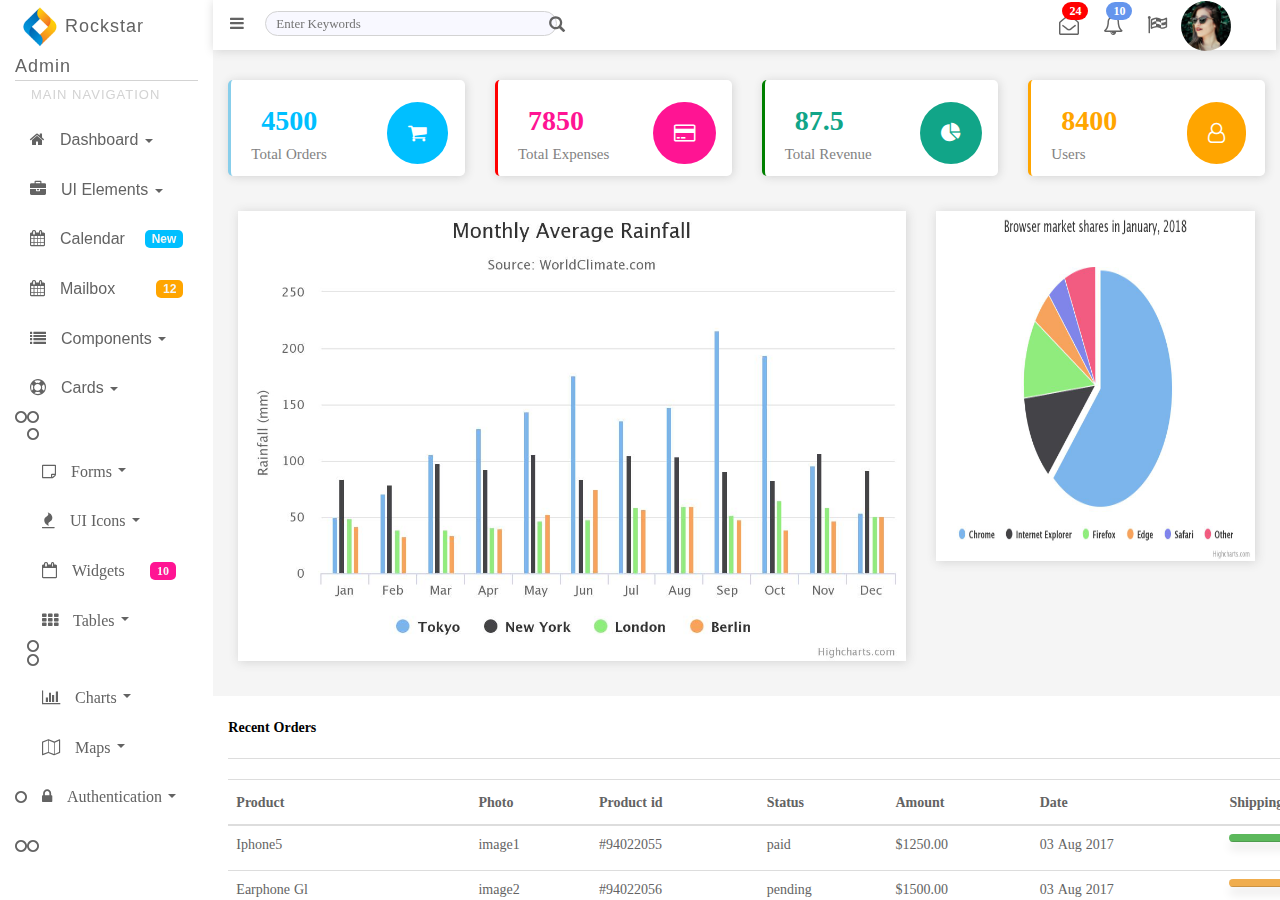
==== index.html @ 8e74e041 "file renamed" ====
<!Doctype html>
<html>
<head>
	<meta charset="utf-8">
	<meta name="viewport" content="width-device-width, initial-scale=1">
	<link rel="stylesheet" href="https://cdnjs.cloudflare.com/ajax/libs/font-awesome/4.7.0/css/font-awesome.min.css">
  	<link rel="stylesheet" href="https://maxcdn.bootstrapcdn.com/bootstrap/3.3.7/css/bootstrap.min.css">
	<link href="https://fonts.googleapis.com/css?family=Poppins" rel="stylesheet">
	<link rel="stylesheet" href="dashboard.css">
	<title>Dashboard</title>
</head>
<body>
	<div class="row">
		<div class="col-lg-2" id="demo">
			<div class="logo">
				<img src="img/logo.png" alt="logo">Rockstar Admin
			</div>
			<div class="heading">Main Navigation
			</div>

			<div class="panel-group" id="accordion">
  				<div class="panel panel-default">
    				<div class="panel-heading">
      				 <h4 class="panel-title">
       				 <a data-toggle="collapse" data-parent="#accordion" href="#collapse1">
       				 	<i class="fa fa-home" aria-hidden="true"></i>Dashboard
       				 	<span class="caret"></span></a></h4>
    				</div>
					<div id="collapse1" class="panel-collapse collapse">
							<div class="panel-body">
								<ul>
								<li><a href="#"><i class="fa fa-circle-o" aria-hidden="true"></i>Dashboard v1</a></li>
								<li><a href="#"><i class="fa fa-circle-o" aria-hidden="true"></i>Dashboard v2</a></li>
								<li><a href="#"><i class="fa fa-circle-o" aria-hidden="true"></i>Dashboard v3</a></li>
								<li><a href="#"><i class="fa fa-circle-o" aria-hidden="true"></i>Dashboard v4</a></li>
								</ul>
							</div>
					</div>
				</div>			
	  				<div class="panel panel-default">
	    				<div class="panel-heading">
	      				 <h4 class="panel-title">
	       				 <a data-toggle="collapse" data-parent="#accordion" href="#collapse2">
	       				 	<i class="fa fa-briefcase" aria-hidden="true"></i>UI Elements
	       				 	<span class="caret"></span></a></h4>
	    				</div>
							<div id="collapse2" class="panel-collapse collapse">
								<div class="panel-body">
								<ul>
								<li><a href="#"><i class="fa fa-circle-o" aria-hidden="true"></i>Typography</a></li>
								<li><a href="#"><i class="fa fa-circle-o" aria-hidden="true"></i>Buttons</a></li>
								<li><a href="#"><i class="fa fa-circle-o" aria-hidden="true"></i>Checkbox & Radios
								</a></li>
								<li><a href="#"><i class="fa fa-circle-o" aria-hidden="true"></i>Accordions</a></li>
								<li><a href="#"><i class="fa fa-circle-o" aria-hidden="true"></i>Modals</a></li>
								<li><a href="#"><i class="fa fa-circle-o" aria-hidden="true"></i>BS Elements</a></li>
								<li><a href="#"><i class="fa fa-circle-o" aria-hidden="true"></i>Pagination</a></li>
								<li><a href="#"><i class="fa fa-circle-o" aria-hidden="true"></i>List Groups</a></li>
								<li><a href="#"><i class="fa fa-circle-o" aria-hidden="true"></i>Alerts</a></li>
								<li><a href="#"><i class="fa fa-circle-o" aria-hidden="true"></i>Progress Bars</a></li>
								<li><a href="#"><i class="fa fa-circle-o" aria-hidden="true"></i>Notification</a></li>
								<li><a href="#"><i class="fa fa-circle-o" aria-hidden="true"></i>Sweet Alerts </a></li>
								</ul>
								</div>
							</div>
					</div>
  					<div class="panel panel-default">
    					<div class="panel-heading">
      				 	<h4 class="panel-title">
       				 	<a href="#"><i class="fa fa-calendar" aria-hidden="true"></i>Calendar
       				 	<span class="badge" style="background-color: deepskyblue;">
       				 	New</span></a></h4>
    					</div>
    				</div>					
  					<div class="panel panel-default">
    					<div class="panel-heading">
      				 	<h4 class="panel-title">
       				 	<a href="#"><i class="fa fa-calendar" aria-hidden="true"></i>Mailbox<span class="badge" style="background-color: orange;">12</span></a></h4>
    					</div>
    				</div>			
					<div class="panel panel-default">
	    				<div class="panel-heading">
	      				 <h4 class="panel-title">
	       				 <a data-toggle="collapse" data-parent="#accordion" href="#collapse3">
	       				 	<i class="fa fa-list" aria-hidden="true"></i>Components
	       				 <span class="caret"></span></a></h4>
	    				</div>
							<div id="collapse3" class="panel-collapse collapse">
								<div class="panel-body">
								<ul>	
								<li><a href="#"><i class="fa fa-circle-o" aria-hidden="true"></i>Grid Layout</a></li>
								<li><a href="#"><i class="fa fa-circle-o" aria-hidden="true"></i>Nesteble</a></li>
								<li><a href="#"><i class="fa fa-circle-o" aria-hidden="true"></i>Tree view</a></li>
								<li><a href="#"><i class="fa fa-circle-o" aria-hidden="true"></i>Switcher Buttons
								</a></li>
								<li><a href="#"><i class="fa fa-circle-o" aria-hidden="true"></i>Range Sliders</a></li>
								<li><a href="#"><i class="fa fa-circle-o" aria-hidden="true"></i>Vertical Timeline
								</a></li>
								<li><a href="#"><i class="fa fa-circle-o" aria-hidden="true"></i>Horizontal Timeline
								</a></li>
								<li><a href="#"><i class="fa fa-circle-o" aria-hidden="true"></i>Pricing Tables</a></li>
								<li><a href="#"><i class="fa fa-circle-o" aria-hidden="true"></i>Fancy Lightbox </a></li>
								<li><a href="#"><i class="fa fa-circle-o" aria-hidden="true"></i>Image Carousel</a></li>
								<li><a href="#"><i class="fa fa-circle-o" aria-hidden="true"></i>Color Palette</a></li>
								</ul>
								</div>
							</div>
					</div>			
					<div class="panel panel-default">
	    				<div class="panel-heading">
	      				 <h4 class="panel-title">
	       				 <a data-toggle="collapse" data-parent="#accordion" href="#collapse4">
	       				 	<i class="fa fa-life-ring" aria-hidden="true"></i>Cards
	       				 <span class="caret"></span></a></h4>
	    				</div>
							<div id="collapse4" class="panel-collapse collapse">
								<div class="panel-body">
								<ul>
								<li><a href="#"><i class="fa fa-circle-o" aria-hidden="true">Image Cards</a></li>
								<li><a href="#"><i class="fa fa-circle-o" aria-hidden="true">Simple Cards</a></li>
								</ul>
								</div>
							</div>
					</div>			

					<div class="panel panel-default">
	    				<div class="panel-heading">
	      				 <h4 class="panel-title">
	       				 <a data-toggle="collapse" data-parent="#accordion" href="#collapse5">
	       				 	<i class="fa fa-sticky-note-o" aria-hidden="true"></i>Forms
	       				 <span class="caret"></span></a></h4>
	    				</div>
							<div id="collapse5" class="panel-collapse collapse">
								<div class="panel-body">
								<ul>
								<li><a href="#"><i class="fa fa-circle-o" aria-hidden="true"></i>Basic Inputs</a></li>
								<li><a href="#"><i class="fa fa-circle-o" aria-hidden="true"></i>input groups</a></li>
								<li><a href="#"><i class="fa fa-circle-o" aria-hidden="true"></i>form layouts</a></li>
								<li><a href="#"><i class="fa fa-circle-o" aria-hidden="true"></i>Accordions</a></li>
								<li><a href="#"><i class="fa fa-circle-o" aria-hidden="true"></i>form advanced</a></li>
								<li><a href="#"><i class="fa fa-circle-o" aria-hidden="true"></i>form validation</a></li>
								<li><a href="#"><i class="fa fa-circle-o" aria-hidden="true"></i>form wizard</a></li>
								<li><a href="#"><i class="fa fa-circle-o" aria-hidden="true"></i>form editor</a></li>
								<li><a href="#"><i class="fa fa-circle-o" aria-hidden="true"></i>form uploads</a></li>
								</ul>
								</div>
							</div>
					</div>			
					<div class="panel panel-default">
	    				<div class="panel-heading">
	      				 <h4 class="panel-title">
	       				 <a data-toggle="collapse" data-parent="#accordion" href="#collapse6">
	       				 	<i class="fa fa-fire" aria-hidden="true"></i>UI Icons
	       				 <span class="caret"></span></a></h4>
	    				</div>
							<div id="collapse6" class="panel-collapse collapse">
								<div class="panel-body">
								<ul>
								<li><a href="#"><i class="fa fa-circle-o" aria-hidden="true"></i>Material design</a></li>
								<li><a href="#"><i class="fa fa-circle-o" aria-hidden="true"></i>font awesome</a></li>
								<li><a href="#"><i class="fa fa-circle-o" aria-hidden="true"></i>themify icons</a></li>
								<li><a href="#"><i class="fa fa-circle-o" aria-hidden="true"></i>Accordions</a></li>
								<li><a href="#"><i class="fa fa-circle-o" aria-hidden="true"></i>line icons</a></li>
								<li><a href="#"><i class="fa fa-circle-o" aria-hidden="true"></i>flag icon</a></li>
								</ul>
								</div>
							</div>
					</div>
					<div class="panel panel-default">
	    				<div class="panel-heading">
	      				 <h4 class="panel-title">
	       				 <i class="fa fa-calendar-o" aria-hidden="true"></i>Widgets
	       				 <span class="badge" style="background-color: deeppink;">10</span></h4>
	    				</div>
	    			</div>				
					<div class="panel panel-default">
	    				<div class="panel-heading">
	      				 <h4 class="panel-title">
	       				 <a data-toggle="collapse" data-parent="#accordion" href="#collapse7">
	       				 	<i class="fa fa-th" aria-hidden="true"></i>Tables
	       				 <span class="caret"></span></a></h4>
	    				</div>
							<div id="collapse7" class="panel-collapse collapse">
								<div class="panel-body">
								<ul>
								<li><a href="#"><i class="fa fa-circle-o" aria-hidden="true"></i>simple tables</a></li>
								<li><a href="#"><i class="fa fa-circle-o" aria-hidden="true"></i>header tables</a></li>
								<li><a href="#"><i class="fa fa-circle-o" aria-hidden="true"></i>color tables</a></li>
								<li><a href="#"><i class="fa fa-circle-o" aria-hidden="true"></i>striped color tables
								</a></li>
								<li><a href="#"><i class="fa fa-circle-o" aria-hidden="true">Data tables</a></li>
								</ul>
								</div>
							</div>
					</div>				
					<div class="panel panel-default">
	    				<div class="panel-heading">
	      				 <h4 class="panel-title">
	       				 <a data-toggle="collapse" data-parent="#accordion" href="#collapse8">
	       				 	<i class="fa fa-bar-chart" aria-hidden="true"></i>Charts
	       				 <span class="caret"></span></a></h4>
	    				</div>
							<div id="collapse8" class="panel-collapse collapse">
								<div class="panel-body">
								<ul>
								<li><a href="#"><i class="fa fa-circle-o" aria-hidden="true"></i>morris chatrts</a></li>
								<li><a href="#"><i class="fa fa-circle-o" aria-hidden="true"></i>chart JS</a></li>
								<li><a href="#"><i class="fa fa-circle-o" aria-hidden="true"></i>Flot charts</a></li>
								<li><a href="#"><i class="fa fa-circle-o" aria-hidden="true"></i>C3 Charts</a></li>
								</ul>
								</div>
							</div>
					</div>					
					<div class="panel panel-default">
	    				<div class="panel-heading">
	      				 <h4 class="panel-title">
	       				 <a data-toggle="collapse" data-parent="#accordion" href="#collapse9">
	       				 	<i class="fa fa-map-o" aria-hidden="true"></i>Maps
	       				 <span class="caret"></span></a></h4>
	    				</div>
							<div id="collapse9" class="panel-collapse collapse">
								<div class="panel-body">
								<ul>
								<li><a href="#"><i class="fa fa-circle-o" aria-hidden="true"></i>Google Maps</a></li>
								<li><a href="#"><i class="fa fa-circle-o" aria-hidden="true"></i>Vector Maps</a></li>
								</ul>
								</div>
							</div>
					</div>				
					<div class="panel panel-default">
	    				<div class="panel-heading">
	      				 <h4 class="panel-title">
	       				 <a data-toggle="collapse" data-parent="#accordion" href="#collapse10">
	       				 	<i class="fa fa-lock" aria-hidden="true"></i>Authentication
	       				 <span class="caret"></span></a></h4>
	    				</div>
							<div id="collapse10" class="panel-collapse collapse">
								<div class="panel-body">
								<ul>
								<li><a href="#"><i class="fa fa-circle-o" aria-hidden="true"></i>SignIn 1</a></li>
								</ul>
								</div>
							</div>
					</div>
			</div>
		</div>
		<!-- main body section-->			
		<div class="col-lg-10">
			<div class="header" style ="background-color: white;">
				<nav class="navbar">
					<div class="container-fluid">
						<ul class="navbar-nav list-unstyled">
							<li><button type="button" class="btn">
								<i class="fa fa-bars" aria-hidden="true"></i>    
				          	</button></li>
				          	<li><div class="searchbar">
				          		<input type="text" name="search" placeholder="enter keywords">
				          		<i class="glyphicon glyphicon-search"></i>
				          	</div></li>
			          	</ul>
			          	<ul class="nav navbar-right">
			          		<div class="topicon">
			          			<i class="fa fa-envelope-open-o" aria-hidden="true"></i>
			          			<span class="badge">24</span>
			          		</div>
			          		<div class="topicon">
								<i class="fa fa-bell-o" aria-hidden="true"></i>
								<div class="badge2"><span class="badge "
									style="background-color: cornflowerblue;">10</span></div>
							</div>
							<div class="topicon">
								<i class="fa fa-flag-checkered" aria-hidden="true"></i>
							</div>
							<span class="profile"><img src="img/icon.png" class="img-circle" alt="icon" width="50px">
							</span>	
						</ul>
					</div>	         				
				</nav>
			</div>				
			<div class="main-body";>
				<div class="row">
					<div class="col-lg-3">
						<div class="orders">
							<h1>4500</h1>
							<span>Total Orders</span>
							<i class="fa fa-shopping-cart" aria-hidden="true"></i>
						</div>
					</div>	
					<div class="col-lg-3">	
						<div class=" orders expenses">
							<h1>7850</h1>
							<span>Total Expenses</span>
							<i class="fa fa-credit-card" aria-hidden="true"></i>

						</div>
					</div>	
					<div class="col-lg-3">	
						<div class="orders revenue">
							<h1>87.5</h1>
							<span>Total Revenue</span>
							<i class="fa fa-pie-chart" aria-hidden="true"></i>
						</div>
					</div>	
					<div class="col-lg-3">	
						<div class="orders users">
							<h1>8400</h1>
							<span> Users</span>
							<i class="fa fa-user-o" aria-hidden="true"></i>
						</div>
					</div>
				</div>		
			</div>
			<div class="section2">
				<div class="row">
					<div class="col-lg-8">
					<img src="img/chart1.jpeg" alt="chart">
					</div>
					<div class="col-lg-4">
						<img src="img/chart.jpeg" alt="chart" >
					</div>
				</div>
			</div>
			<!-- table section-->
			<div class="section3">
				<div class="container">
					<div class="tabletop">
						<h5>Recent Orders</h5>
						<button><i class="fa fa-ellipsis-h" aria-hidden="true"></i>
						</button>
					</div>
					<table class="table">
						<thead>
							<tr>
								<th>Product</th>
								<th>Photo</th>
								<th>Product id</th>
								<th>Status</th>
								<th>Amount</th>
								<th>Date</th>
								<th>Shipping</th>
							</tr>
						</thead>
						<tbody>
							<tr>
								<td>Iphone5</td>
								<td>image1</td>
								<td>#94022055</td>
								<td>paid</td>
								<td>$1250.00</td>
								<td>03 Aug 2017</td>
								<td><div class="progress">
									  <div class="progress-bar progress-bar-success" 
									  role="progressbar" aria-valuenow="50"
									  aria-valuemin="0" aria-valuemax="100" 
									  style="width:50%">
									    <span class="sr-only">50% Complete</span>
									  </div>
									</div>
								</td>
							</tr>
							<tr>
								<td>Earphone Gl</td>
								<td>image2</td>
								<td>#94022056</td>
								<td>pending</td>
								<td>$1500.00</td>
								<td>03 Aug 2017</td>
								<td><div class="progress">
									  <div class="progress-bar progress-bar-warning" 
									  role="progressbar" aria-valuenow="50"
									  aria-valuemin="0" aria-valuemax="100" 
									  style="width:60%">
									    <span class="sr-only">50% Complete</span>
									  </div>
									</div>
								</td>
							</tr>
							<tr>
								<td>Hd Hand Camera</td>
								<td>image3</td>
								<td>#94022057</td>
								<td>Failed</td>
								<td>$1450.00</td>
								<td>03 Aug 2017</td>
								<td><div class="progress">
									  <div class="progress-bar progress-bar-danger" 
									  role="progressbar" aria-valuenow="50"
									  aria-valuemin="0" aria-valuemax="100" 
									  style="width:65%">
									    <span class="sr-only">50% Complete</span>
									  </div>
									</div>
								</td>
							</tr>
							<tr>
								<td>classic shoes</td>
								<td>image1</td>
								<td>#94022020</td>
								<td>paid</td>
								<td>$1200.00</td>
								<td>03 Aug 2017</td>
								<td><div class="progress">
									  <div class="progress-bar progress-bar-success" 
									  role="progressbar" aria-valuenow="50"
									  aria-valuemin="0" aria-valuemax="100" 
									  style="width:65%">
									    <span class="sr-only">50% Complete</span>
									  </div>
									</div>
								</td>
							</tr>
							<tr>
								<td>Hand Watch</td>
								<td>image1</td>
								<td>#94022030</td>
								<td>failed</td>
								<td>$1800.00</td>
								<td>03 Aug 2017</td>
								<td><div class="progress">
									  <div class="progress-bar progress-bar-danger" 
									  role="progressbar" aria-valuenow="50"
									  aria-valuemin="0" aria-valuemax="100"
									   style="width:40%">
									    <span class="sr-only">50% Complete</span>
									  </div>
									</div>
								</td>
							</tr>	
						</tbody>
					</table>
				</div>
			</div>
			<!--Map section starts from here-->
			<div class="section4">
			  <div class="container">
				<div class="row">
						<div class="col-lg-8">
							<div class="tophead">Top Selling Countries</div>
							<div class="row">
								<div class="col-lg-8" style="background-color: white;">
									<div class="map">	
									<g>
									<iframe src="https://www.google.com/maps/embed?pb" width="550" height="260" frameborder="0" style="border:0;max-width: 100%" allowfullscreen></iframe>
									</g>
									</div>
								</div>
								<div class="col-lg-4">
									<nav class="navbar">
										<div class="container-fluid">
											<ul class="navbar nav-stacked list-unstyled">
												<li>
													<span>USA<p>70%</p></span>
													<div class="progress">
											  		<div class="progress-bar progress-bar-striped" 
											  		role="progressbar" aria-valuenow="50"
											  		aria-valuemin="0" aria-valuemax="100" 
											  		style="width:70%">
												</li>
												<li>
													<span>Canada<p>65%</p></span>
													<div class="progress">
											  		<div class="progress-bar progress-bar-danger
											  		progress-bar-striped" 
											  		role="progressbar" aria-valuenow="50"
											  		aria-valuemin="0" aria-valuemax="100" 
											  		style="width:65%">
												</li>
												<li>
													<span>England<p>60%</p></span>
													<div class="progress">
											  		<div class="progress-bar progress-bar-success
											  		progress-bar-striped" 
											  		role="progressbar" aria-valuenow="50"
											  		aria-valuemin="0" aria-valuemax="100" 
											  		style="width:60%">
												</li>
												<li>
													<span>Australia<p>55%</p></span>
													<div class="progress">
											  		<div class="progress-bar progress-bar-warning
											  		progress-bar-striped" 
											  		role="progressbar" aria-valuenow="50"
											  		aria-valuemin="0" aria-valuemax="100" 
											  		style="width:55%">
												</li>
												<li>
													<span>India<p>50%</p></span>
													<div class="progress">
											  		<div class="progress-bar progress-bar-info
											  		progress-bar-striped" 
											  		role="progressbar" aria-valuenow="50"
											  		aria-valuemin="0" aria-valuemax="100" 
											  		style="width:50%">
											    	<span class="sr-only">50% Complete</span>
												</li>
											</ul>
										</div>		
									</nav>
								</div>
					
							</div>
						</div><!--col lg-8-->	

						<div class="col-lg-4">
							<div class="card">
								<span>45,85,240</span><div class="btn likes"><i class="fa fa-thumbs-o-up" aria-hidden="true"></i></div>
								<p>Total likes</p>
							</div>
							<div class="card">
								<span style="color: #f82f0d;">78,50,325 </span>
								<div class="btn comments"><i class="fa fa-align-left" aria-hidden="true"></i></div>
								<p>Comments</p>
							</div>
							<div class="card">
								<span style="color: #121251;">25,40,354</span>
								<div class="btn share"><i class="fa fa-share-alt" aria-hidden="true"></i></div>
								<p>Total Shares</p>
							</div>

						</div>
					</div><!--row-->
				</div>	
			</div>			

		</div> <!--for column -lg-10-->	
</div>
	<script src="https://ajax.googleapis.com/ajax/libs/jquery/3.3.1/jquery.min.js"></script>
  	<script src="https://maxcdn.bootstrapcdn.com/bootstrap/3.3.7/js/bootstrap.min.js"></script>
  	<script>
  		$(document).ready(function(){
  			$('.navbar-nav > li > button').click(function(){
  				var x = document.getElementById('demo');
    				if (x.style.display === 'none') {
        				x.style.display = 'block';
        				$('.col-lg-10').width(1280);
    				} else {
        				x.style.display = 'none';
        				$('.col-lg-10').width(1536);
        				$('.header').width(1536);
    				}
  				});
  		});
  	</script>
   
</body>
</html>
---- dashboard.css ----
*{
	margin:0;
	padding: 0;
}
body{
    color: #636363;
}
.row{
	margin:0;
    background-color: whitesmoke;
    max-width: 100%;
}
.col-lg-2{
    background-color: white;
    box-shadow: 1px 1px 20px lightgrey;
    position: fixed;
    top: 0;
    left: 0;
    overflow: auto;
    height: 100vh;
}
.col-lg-10{
    position: fixed;
    top: 0;
    right: 0;
    overflow: auto;
    height: 100vh;
    background-color: whitesmoke;
}
.logo{
	border-bottom: 1px solid lightgray;
	font-size: 18px;
	letter-spacing: 1px;
}
.logo > img{
	width: 50px;
    padding: 7px 5px;
}
.heading{
	font-size: 13px;
    color: lightgray;
    font-size: 13px;
    color: lightgrey;
    padding: 5px 16px;
    text-transform: uppercase;
    letter-spacing: 1px;
}
.panel-default > .panel-heading{
	background:none;
	color: #636363;
	margin-top: 12px;
}
.panel-default > .panel-heading a:hover ,.panel-default > .panel-heading a:focus{
    text-decoration: none;
}
.panel-default > .panel-heading:hover{
    background-color: #d9f0fa;
    border-left: 2px solid deepskyblue;
    color: deepskyblue;
    transition: .5s;
}
.panel-default > .panel-heading .fa{
	margin-right: 15px;
}
.panel-default > .panel-heading .badge {
    float: right;
    border-radius: 5px;
 }   
.panel-group .panel{
	box-shadow: none;
	border:none;
}
.panel-body ul{
	list-style-type: none;
}
.panel-body ul li a{
	color:#636363;
	font-size: 16px;
	letter-spacing: 1px;
	padding-top: 5px;
	display: inline-block;
}
.panel-body ul li a:hover , .panel-body ul li a:focus {
    color: deepskyblue;
    text-decoration: none;
}

.panel-body ul li a .fa{
	margin-right: 15px;
}
/*-----Top bar section----*/

.header{
    box-shadow: 1px 1px 10px lightgray;
    position: fixed;
    width: 83%;
    z-index: 10;
}
.navbar-right{
    position: fixed;
    right: 5%;
}
.topicon{
    font-size: 20px;
    font-weight: bold;
    display: inline-block;
    position: relative;
    padding: 10px;
    cursor: pointer;
}
.topicon .badge{
    position: absolute;
    left: 66%;
    bottom: 40%;
    transform: translate(-50% ,-50%);
    background-color: red;
}
/* -------main body section---------*/
.main-body{
    margin-top: 60px;
}
.col-lg-10{
    max-width: 100%;
    padding: 0;
    background-color: whitesmoke;
}
.navbar{
	margin:0;
}
.orders{
	background-color: white;
    border-left: 3px solid skyblue;
    padding-left: 10px;
    box-shadow: 1px 1px 10px lightgrey;
    border-radius: 5px;
}
.orders h1{
	font-weight: bold;
    font-size: 28px;
    padding: 25px 0 0 20px;
    color: deepskyblue;
}
.orders span{
	font-size: 15px;
    padding: 0 0 15px 10px;
    color:#828282;
    display: inline-block;
}
.orders .fa{
	position: absolute;
    font-size: 20px;
    border: 1px solid transparent;
    border-radius: 50px;
    padding: 20px;
    left: 65%;
    background-color: deepskyblue;
    bottom: 10%;
    color: white;
}

.orders .fa:hover,.orders .fa:focus{
    border:1px solid deepskyblue;
    background:transparent;
    color: deepskyblue;
}
.expenses .fa{
    background-color: deeppink;
}
.expenses .fa:hover,.expenses .fa:focus{
    border:1px solid deeppink;
    background:transparent;
    color:deeppink;
}
.revenue .fa{
    background-color: #11a588;
}
.revenue .fa:hover,.revenue .fa:focus{
    border:1px solid #11a588;
    background:transparent;
    color: #11a588;
}
.users .fa{
    background-color: orange;
}
.users .fa:hover,.users .fa:focus{
    border:1px solid orange;
    background:transparent;
    color: orange;
}
.expenses h1{
    color: deeppink;
}
.revenue h1{
    color: #11a588;
}
.users h1{
    color: orange;
}
.expenses{
	background-color: white;
    border-left: 3px solid red;
    padding-left: 10px;
}
.revenue{
	background-color: white;
    border-left: 3px solid green;
    padding-left: 10px;
}
.users{
	background-color: white;
    border-left: 3px solid orange;
    padding-left: 10px;
}
.navbar-nav{
	position: relative;
	top: 10px;
}
.navbar-nav .btn{
	background:none;
	padding: 0;
	font-size: 16px;
}

.searchbar input[type=text]{
	position: relative;
    padding: 5px 150px 5px 10px;
    border-radius: 25px;
    border: 1px solid lightgray;
    text-transform: capitalize;
    background-color: ghostwhite;
    font-size: 13px;
    margin-left: 20px;
}
.searchbar .glyphicon{
	position: absolute;
    left: 320px;
    top: 6px;
    cursor: pointer;
    font-size: 16px;
}
/*----section2-- chart section*/
.section2{
    padding: 10px;
    margin-top: 25px;
}
.col-lg-8 img{
    max-width: 100%; 
    box-shadow: 1px 1px 10px lightgrey;
    width: 100%;
    height: 450px;
}
.col-lg-4 img{
    max-width: 100%;
    height: 350px;
    box-shadow: 1px 1px 10px lightgrey;
}
/* -----------------------------section 3 => Table-------------------------------- */
.section3 .container{
    background-color: white;
    margin-top: 25px;
}
.progress{
    height: 8px;
    box-shadow: 0px 8px 10px #edecec;
}
.table > thead > tr {
    border-top: 1px solid #ddd;
}
.table > thead > tr > th {
    vertical-align: bottom;
    border-bottom: 2px solid #ddd;
    line-height: 2;
}
.tabletop{
    border-bottom: 1px solid #ddd;
    color: black;
}
.table{
    margin-top: 20px;
}
.tabletop h5{
    font-weight: bold;
    line-height: 3;
    display: inline-block;
}
.tabletop button{
    float: right;
    background:none;
    border:none;
    margin: 25px 10px;
    font-size: 18px;
}
/*-------map => section 4 starts from here------*/
.section4 .row{
    margin-top: 30px;
}
.section4 .row .col-lg-8{
    background-color: white;
     box-shadow: 1px 1px 10px lightgrey;
}
.section4 .row .col-lg-8 .row{
    background-color: white;
}
.col-lg-8 .tophead{
    margin: 10px 25px;
    display: inline-block;
    font-size: 16px;
    color: #300357;
    font-weight: bold;
    background-color: white;
    position: relative;
}
.col-lg-8 .tophead::before{
    content: '';
    width: 730px;
    position: absolute;
    background-color: lightgray;
    left: -13%;
    top: calc(100% + 15px);
    height: 1px;
}
.col-lg-8 .col-lg-4{
    border-left: 1px solid lightgray;
    background-color: white;
}
.navbar li span p{
    display: inline-block;
    float: right;
}
.navbar .progress{
    width: 220px;
    box-shadow: none;
    margin-top: 5px;
}
.col-lg-4 .card{
    background-color: white;
    padding: 12px 0px 12px;
    margin-bottom: 30px;
    box-shadow: 1px 1px 10px lightgrey;
}
.col-lg-4 .card span{
    font-size: 25px;
    color: #1193c8;
    padding: 0px 0px 0px 20px;
    display: inline-block;
    font-weight: bold;
    margin-top: 10px;
    letter-spacing: 2px;
}
.col-lg-4 .card .btn{
    float: right;
    background-color: #6d4dd5;;
    color: white;
    padding: 15px 20px;
    border: none;
    border-radius: 5px;
    margin: 4px;
    margin-right: 20px;
    font-size: 25px;
}
.col-lg-4 .card .likes{
background-color: #6d4dd5;
}
.col-lg-4 .card .likes:hover,.col-lg-4 .card .likes:focus{
    border:1px solid #6d4dd5 ;
    background:transparent;
    color: #6d4dd5;
}
.col-lg-4 .card .comments{
    background-color: #ed351a;
}
.col-lg-4 .card .comments:hover,.col-lg-4 .card .comments:focus{
    border:1px solid #ed351a ;
    background:transparent;
    color: #ed351a;
}
.col-lg-4 .card .share{
    background-color: #27324b;
}
.col-lg-4 .card .share:hover,.col-lg-4 .card .share:focus{
    border:1px solid #27324b ;
    background:transparent;
    color: #27324b;
}
.col-lg-4 .card p{
    font-size: 17px;
    color: #636363;
    letter-spacing: 1px;
    margin-left: 30px;
}
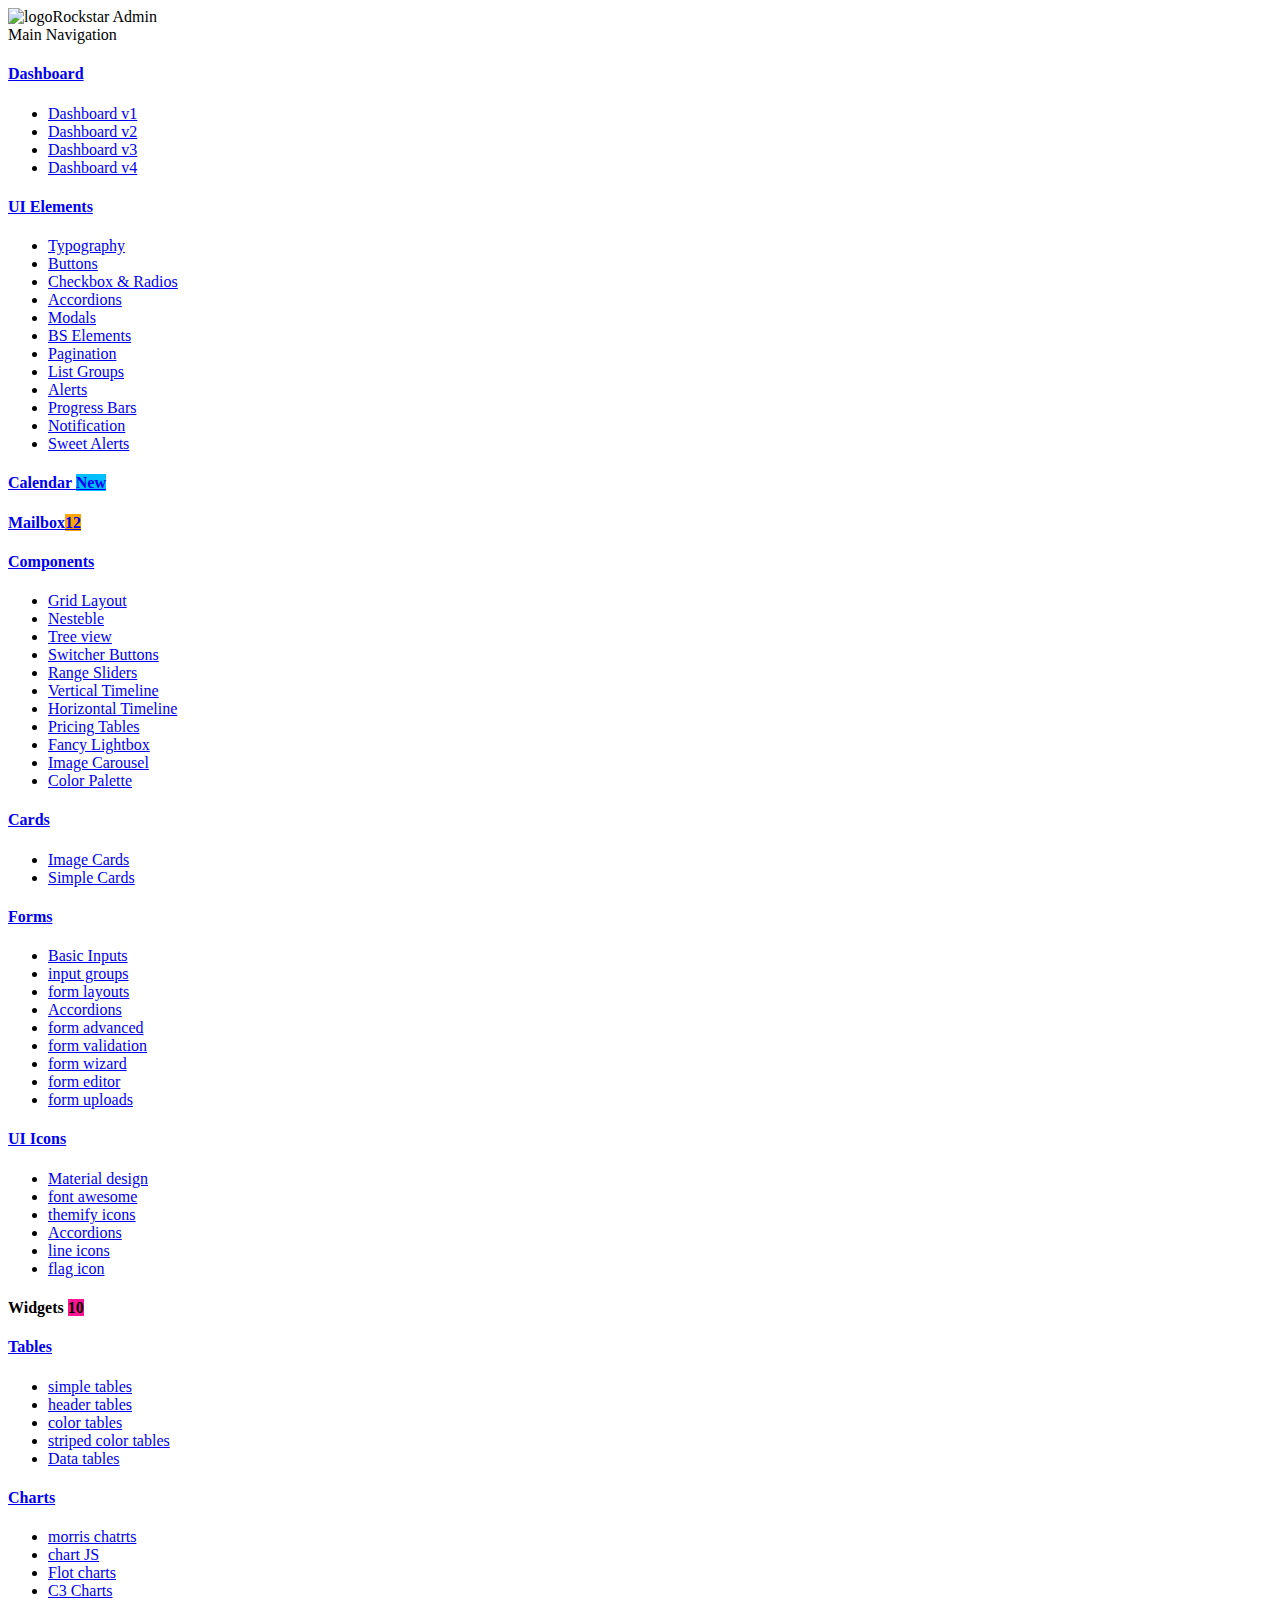
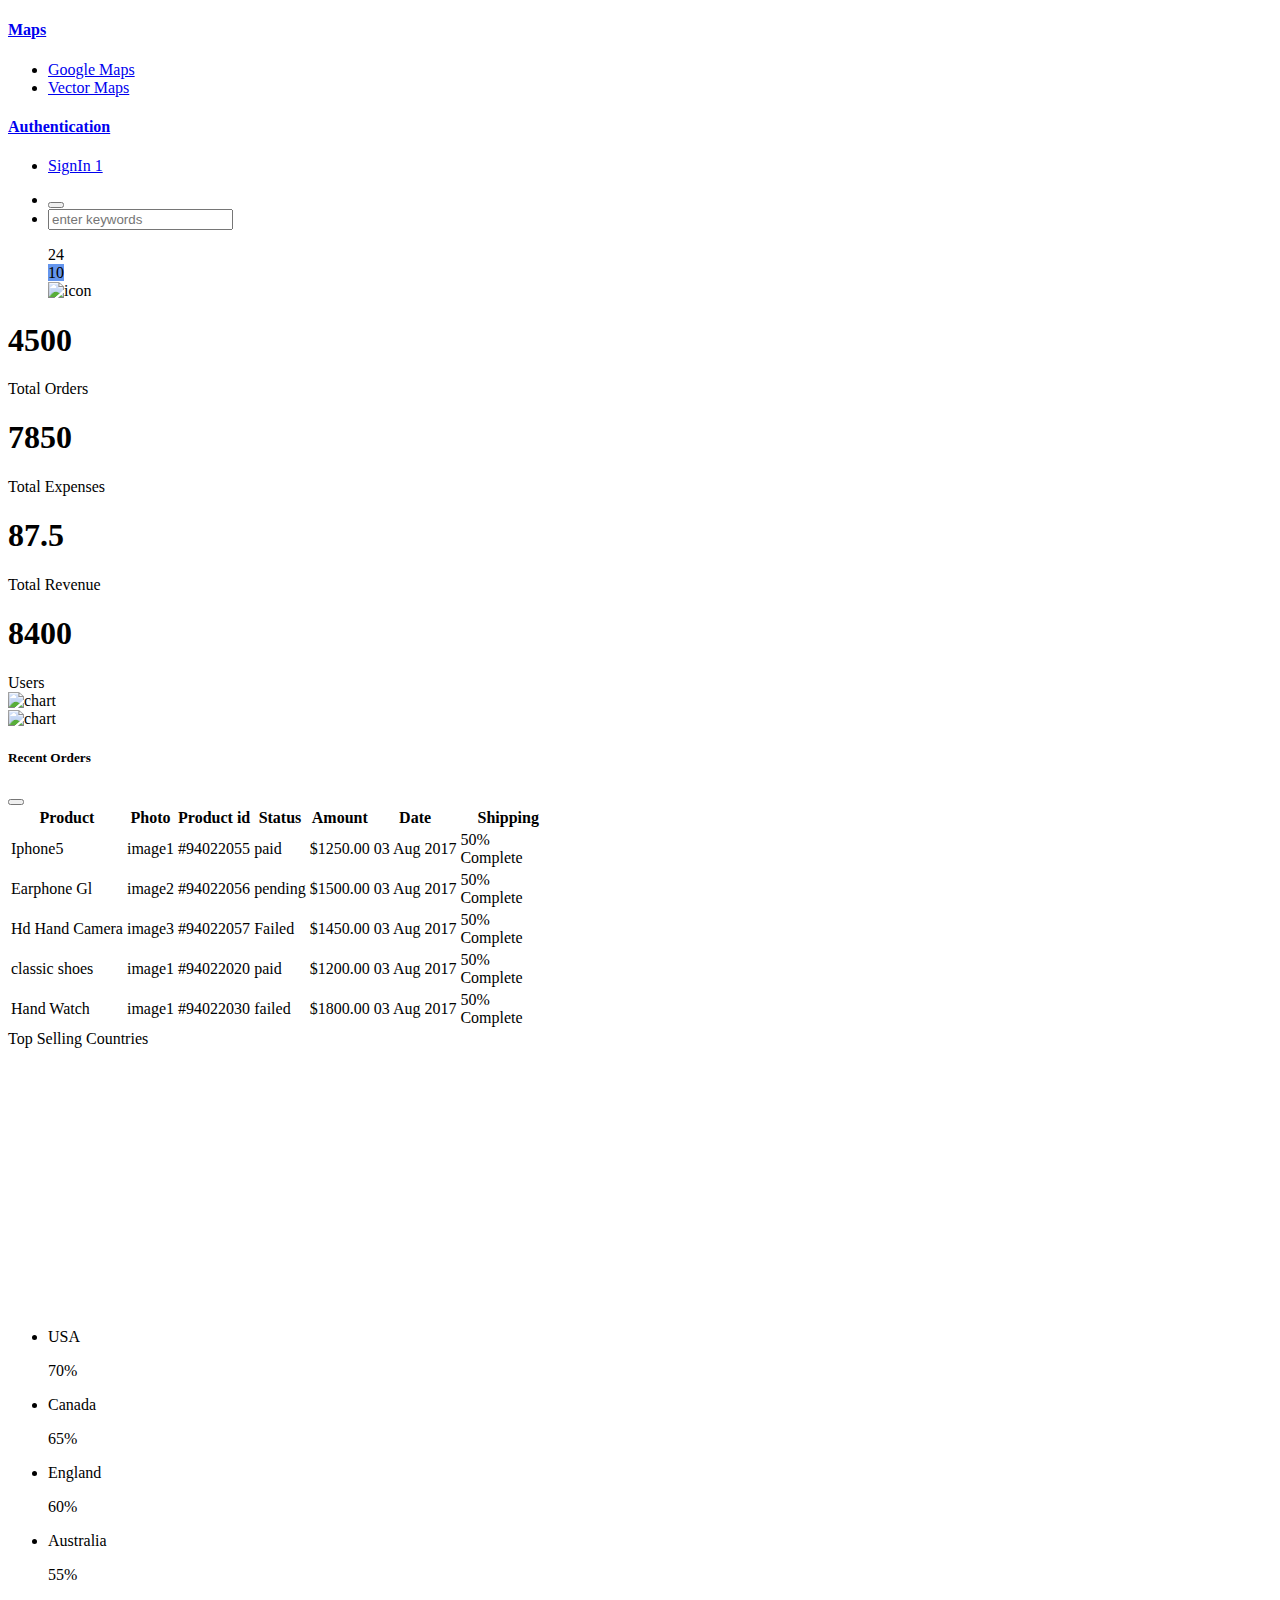
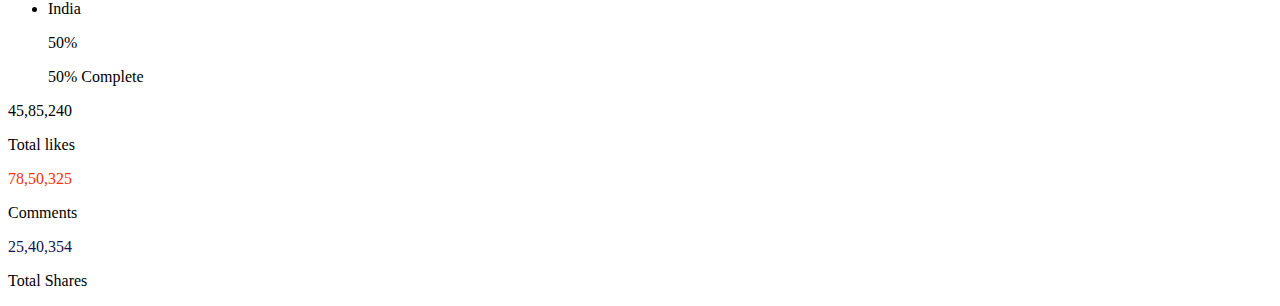
==== commit a2f5b2c1: "changes" ====
--- a/index.html
+++ b/index.html
@@ -3,17 +3,19 @@
 <head>
 	<meta charset="utf-8">
 	<meta name="viewport" content="width-device-width, initial-scale=1">
-	<link rel="stylesheet" href="https://cdnjs.cloudflare.com/ajax/libs/font-awesome/4.7.0/css/font-awesome.min.css">
-  	<link rel="stylesheet" href="https://maxcdn.bootstrapcdn.com/bootstrap/3.3.7/css/bootstrap.min.css">
+	<link rel="stylesheet" href="css/bootstrap.css">
+  	<link rel="stylesheet" href="css/owl.carousel.css">
+  	<link rel="stylesheet" href="css/owl.theme.default.css">
+	<link rel="stylesheet" type="text/css" href="css/font-awesome.css">
 	<link href="https://fonts.googleapis.com/css?family=Poppins" rel="stylesheet">
-	<link rel="stylesheet" href="dashboard.css">
+	<link rel="stylesheet" href="css/dashboard.css">
 	<title>Dashboard</title>
 </head>
 <body>
 	<div class="row">
 		<div class="col-lg-2" id="demo">
 			<div class="logo">
-				<img src="img/logo.png" alt="logo">Rockstar Admin
+				<img src="css/img/logo.png" alt="logo">Rockstar Admin
 			</div>
 			<div class="heading">Main Navigation
 			</div>
@@ -116,8 +118,8 @@
 							<div id="collapse4" class="panel-collapse collapse">
 								<div class="panel-body">
 								<ul>
-								<li><a href="#"><i class="fa fa-circle-o" aria-hidden="true">Image Cards</a></li>
-								<li><a href="#"><i class="fa fa-circle-o" aria-hidden="true">Simple Cards</a></li>
+								<li><a href="#">Image Cards</a></li>
+								<li><a href="#">Simple Cards</a></li>
 								</ul>
 								</div>
 							</div>
@@ -188,7 +190,7 @@
 								<li><a href="#"><i class="fa fa-circle-o" aria-hidden="true"></i>color tables</a></li>
 								<li><a href="#"><i class="fa fa-circle-o" aria-hidden="true"></i>striped color tables
 								</a></li>
-								<li><a href="#"><i class="fa fa-circle-o" aria-hidden="true">Data tables</a></li>
+								<li><a href="#">Data tables</a></li>
 								</ul>
 								</div>
 							</div>
@@ -271,7 +273,7 @@
 							<div class="topicon">
 								<i class="fa fa-flag-checkered" aria-hidden="true"></i>
 							</div>
-							<span class="profile"><img src="img/icon.png" class="img-circle" alt="icon" width="50px">
+							<span class="profile"><img src="css/img/icon.png" class="img-circle" alt="icon" width="50px">
 							</span>	
 						</ul>
 					</div>	         				
@@ -313,10 +315,10 @@
 			<div class="section2">
 				<div class="row">
 					<div class="col-lg-8">
-					<img src="img/chart1.jpeg" alt="chart">
+					<img src="css/img/chart1.jpeg" alt="chart">
 					</div>
 					<div class="col-lg-4">
-						<img src="img/chart.jpeg" alt="chart" >
+						<img src="css/img/chart.jpeg" alt="chart" >
 					</div>
 				</div>
 			</div>
@@ -543,4 +545,4 @@
   	</script>
    
 </body>
-</html>
+</html>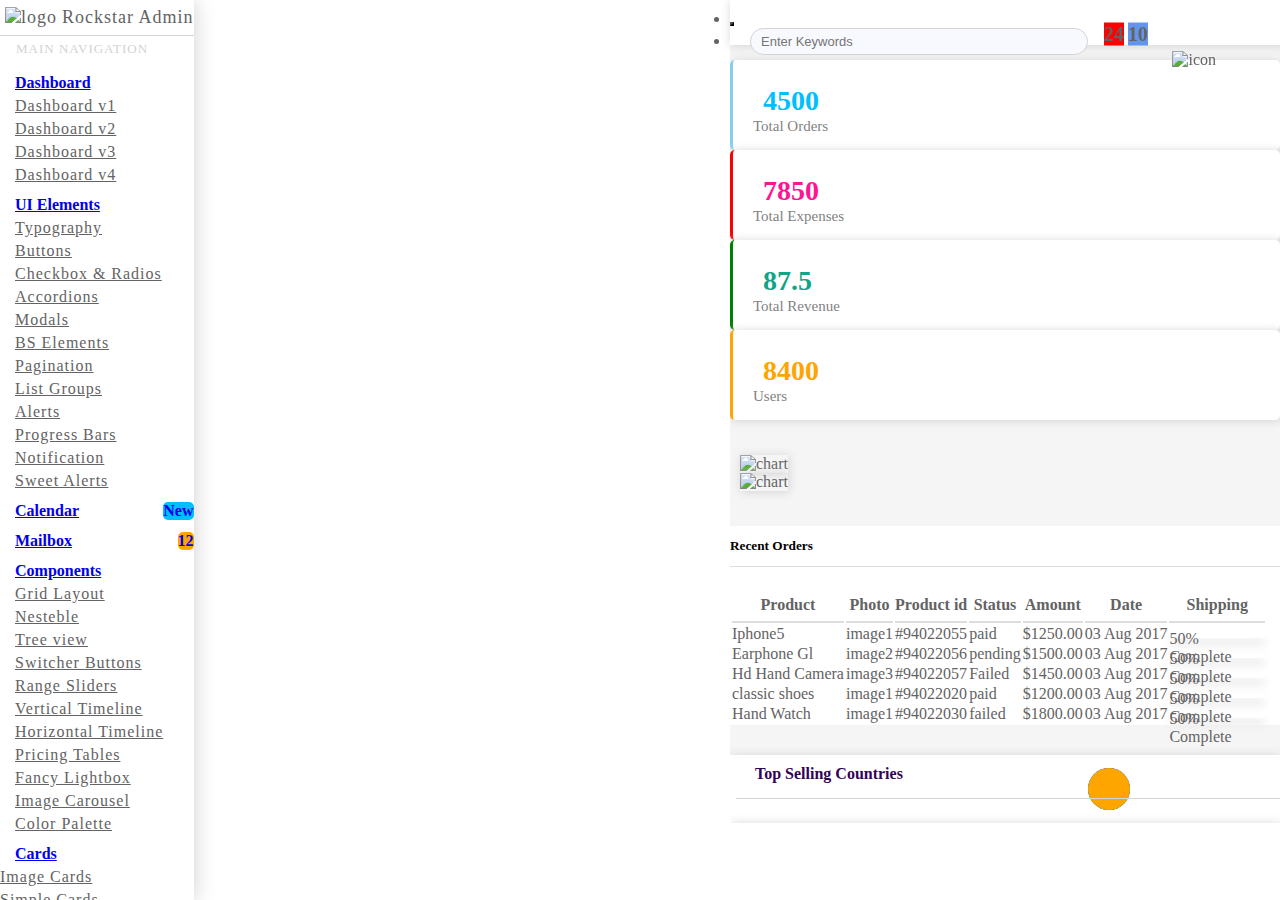
==== commit 54fea18c: "changes added" ====
--- a/index.html
+++ b/index.html
@@ -8,7 +8,7 @@
   	<link rel="stylesheet" href="css/owl.theme.default.css">
 	<link rel="stylesheet" type="text/css" href="css/font-awesome.css">
 	<link href="https://fonts.googleapis.com/css?family=Poppins" rel="stylesheet">
-	<link rel="stylesheet" href="css/dashboard.css">
+	<link rel="stylesheet" href="dashboard.css">
 	<title>Dashboard</title>
 </head>
 <body>
--- a/dashboard.css
+++ b/dashboard.css
@@ -0,0 +1,390 @@
+*{
+	margin:0;
+	padding: 0;
+}
+body{
+    color: #636363;
+}
+.row{
+	margin:0;
+    background-color: whitesmoke;
+    max-width: 100%;
+}
+.col-lg-2{
+    background-color: white;
+    box-shadow: 1px 1px 20px lightgrey;
+    position: fixed;
+    top: 0;
+    left: 0;
+    overflow: auto;
+    height: 100vh;
+}
+.col-lg-10{
+    position: fixed;
+    top: 0;
+    right: 0;
+    overflow: auto;
+    height: 100vh;
+    background-color: whitesmoke;
+}
+.logo{
+	border-bottom: 1px solid lightgray;
+	font-size: 18px;
+	letter-spacing: 1px;
+}
+.logo > img{
+	width: 50px;
+    padding: 7px 5px;
+}
+.heading{
+	font-size: 13px;
+    color: lightgray;
+    font-size: 13px;
+    color: lightgrey;
+    padding: 5px 16px;
+    text-transform: uppercase;
+    letter-spacing: 1px;
+}
+.panel-default > .panel-heading{
+	background:none;
+	color: #636363;
+	margin-top: 12px;
+}
+.panel-default > .panel-heading a:hover ,.panel-default > .panel-heading a:focus{
+    text-decoration: none;
+}
+.panel-default > .panel-heading:hover{
+    background-color: #d9f0fa;
+    border-left: 2px solid deepskyblue;
+    color: deepskyblue;
+    transition: .5s;
+}
+.panel-default > .panel-heading .fa{
+	margin-right: 15px;
+}
+.panel-default > .panel-heading .badge {
+    float: right;
+    border-radius: 5px;
+ }   
+.panel-group .panel{
+	box-shadow: none;
+	border:none;
+}
+.panel-body ul{
+	list-style-type: none;
+}
+.panel-body ul li a{
+	color:#636363;
+	font-size: 16px;
+	letter-spacing: 1px;
+	padding-top: 5px;
+	display: inline-block;
+}
+.panel-body ul li a:hover , .panel-body ul li a:focus {
+    color: deepskyblue;
+    text-decoration: none;
+}
+
+.panel-body ul li a .fa{
+	margin-right: 15px;
+}
+/*-----Top bar section----*/
+
+.header{
+    box-shadow: 1px 1px 10px lightgray;
+    position: fixed;
+    width: 83%;
+    z-index: 10;
+}
+.navbar-right{
+    position: fixed;
+    right: 5%;
+}
+.topicon{
+    font-size: 20px;
+    font-weight: bold;
+    display: inline-block;
+    position: relative;
+    padding: 10px;
+    cursor: pointer;
+}
+.topicon .badge{
+    position: absolute;
+    left: 66%;
+    bottom: 40%;
+    transform: translate(-50% ,-50%);
+    background-color: red;
+}
+/* -------main body section---------*/
+.main-body{
+    margin-top: 60px;
+}
+.col-lg-10{
+    max-width: 100%;
+    padding: 0;
+    background-color: whitesmoke;
+}
+.navbar{
+	margin:0;
+}
+.orders{
+	background-color: white;
+    border-left: 3px solid skyblue;
+    padding-left: 10px;
+    box-shadow: 1px 1px 10px lightgrey;
+    border-radius: 5px;
+}
+.orders h1{
+	font-weight: bold;
+    font-size: 28px;
+    padding: 25px 0 0 20px;
+    color: deepskyblue;
+}
+.orders span{
+	font-size: 15px;
+    padding: 0 0 15px 10px;
+    color:#828282;
+    display: inline-block;
+}
+.orders .fa{
+	position: absolute;
+    font-size: 20px;
+    border: 1px solid transparent;
+    border-radius: 50px;
+    padding: 20px;
+    left: 65%;
+    background-color: deepskyblue;
+    bottom: 10%;
+    color: white;
+}
+
+.orders .fa:hover,.orders .fa:focus{
+    border:1px solid deepskyblue;
+    background:transparent;
+    color: deepskyblue;
+}
+.expenses .fa{
+    background-color: deeppink;
+}
+.expenses .fa:hover,.expenses .fa:focus{
+    border:1px solid deeppink;
+    background:transparent;
+    color:deeppink;
+}
+.revenue .fa{
+    background-color: #11a588;
+}
+.revenue .fa:hover,.revenue .fa:focus{
+    border:1px solid #11a588;
+    background:transparent;
+    color: #11a588;
+}
+.users .fa{
+    background-color: orange;
+}
+.users .fa:hover,.users .fa:focus{
+    border:1px solid orange;
+    background:transparent;
+    color: orange;
+}
+.expenses h1{
+    color: deeppink;
+}
+.revenue h1{
+    color: #11a588;
+}
+.users h1{
+    color: orange;
+}
+.expenses{
+	background-color: white;
+    border-left: 3px solid red;
+    padding-left: 10px;
+}
+.revenue{
+	background-color: white;
+    border-left: 3px solid green;
+    padding-left: 10px;
+}
+.users{
+	background-color: white;
+    border-left: 3px solid orange;
+    padding-left: 10px;
+}
+.navbar-nav{
+	position: relative;
+	top: 10px;
+}
+.navbar-nav .btn{
+	background:none;
+	padding: 0;
+	font-size: 16px;
+}
+
+.searchbar input[type=text]{
+	position: relative;
+    padding: 5px 150px 5px 10px;
+    border-radius: 25px;
+    border: 1px solid lightgray;
+    text-transform: capitalize;
+    background-color: ghostwhite;
+    font-size: 13px;
+    margin-left: 20px;
+}
+.searchbar .glyphicon{
+	position: absolute;
+    left: 320px;
+    top: 6px;
+    cursor: pointer;
+    font-size: 16px;
+}
+/*----section2-- chart section*/
+.section2{
+    padding: 10px;
+    margin-top: 25px;
+}
+.col-lg-8 img{
+    max-width: 100%; 
+    box-shadow: 1px 1px 10px lightgrey;
+    width: 100%;
+    height: 450px;
+}
+.col-lg-4 img{
+    max-width: 100%;
+    height: 350px;
+    box-shadow: 1px 1px 10px lightgrey;
+}
+/* -----------------------------section 3 => Table-------------------------------- */
+.section3 .container{
+    background-color: white;
+    margin-top: 25px;
+}
+.progress{
+    height: 8px;
+    box-shadow: 0px 8px 10px #edecec;
+}
+.table > thead > tr {
+    border-top: 1px solid #ddd;
+}
+.table > thead > tr > th {
+    vertical-align: bottom;
+    border-bottom: 2px solid #ddd;
+    line-height: 2;
+}
+.tabletop{
+    border-bottom: 1px solid #ddd;
+    color: black;
+}
+.table{
+    margin-top: 20px;
+}
+.tabletop h5{
+    font-weight: bold;
+    line-height: 3;
+    display: inline-block;
+}
+.tabletop button{
+    float: right;
+    background:none;
+    border:none;
+    margin: 25px 10px;
+    font-size: 18px;
+}
+/*-------map => section 4 starts from here------*/
+.section4 .row{
+    margin-top: 30px;
+}
+.section4 .row .col-lg-8{
+    background-color: white;
+     box-shadow: 1px 1px 10px lightgrey;
+}
+.section4 .row .col-lg-8 .row{
+    background-color: white;
+}
+.col-lg-8 .tophead{
+    margin: 10px 25px;
+    display: inline-block;
+    font-size: 16px;
+    color: #300357;
+    font-weight: bold;
+    background-color: white;
+    position: relative;
+}
+.col-lg-8 .tophead::before{
+    content: '';
+    width: 730px;
+    position: absolute;
+    background-color: lightgray;
+    left: -13%;
+    top: calc(100% + 15px);
+    height: 1px;
+}
+.col-lg-8 .col-lg-4{
+    border-left: 1px solid lightgray;
+    background-color: white;
+}
+.navbar li span p{
+    display: inline-block;
+    float: right;
+}
+.navbar .progress{
+    width: 220px;
+    box-shadow: none;
+    margin-top: 5px;
+}
+.col-lg-4 .card{
+    background-color: white;
+    padding: 12px 0px 12px;
+    margin-bottom: 30px;
+    box-shadow: 1px 1px 10px lightgrey;
+}
+.col-lg-4 .card span{
+    font-size: 25px;
+    color: #1193c8;
+    padding: 0px 0px 0px 20px;
+    display: inline-block;
+    font-weight: bold;
+    margin-top: 10px;
+    letter-spacing: 2px;
+}
+.col-lg-4 .card .btn{
+    float: right;
+    background-color: #6d4dd5;;
+    color: white;
+    padding: 15px 20px;
+    border: none;
+    border-radius: 5px;
+    margin: 4px;
+    margin-right: 20px;
+    font-size: 25px;
+}
+.col-lg-4 .card .likes{
+background-color: #6d4dd5;
+}
+.col-lg-4 .card .likes:hover,.col-lg-4 .card .likes:focus{
+    border:1px solid #6d4dd5 ;
+    background:transparent;
+    color: #6d4dd5;
+}
+.col-lg-4 .card .comments{
+    background-color: #ed351a;
+}
+.col-lg-4 .card .comments:hover,.col-lg-4 .card .comments:focus{
+    border:1px solid #ed351a ;
+    background:transparent;
+    color: #ed351a;
+}
+.col-lg-4 .card .share{
+    background-color: #27324b;
+}
+.col-lg-4 .card .share:hover,.col-lg-4 .card .share:focus{
+    border:1px solid #27324b ;
+    background:transparent;
+    color: #27324b;
+}
+.col-lg-4 .card p{
+    font-size: 17px;
+    color: #636363;
+    letter-spacing: 1px;
+    margin-left: 30px;
+}